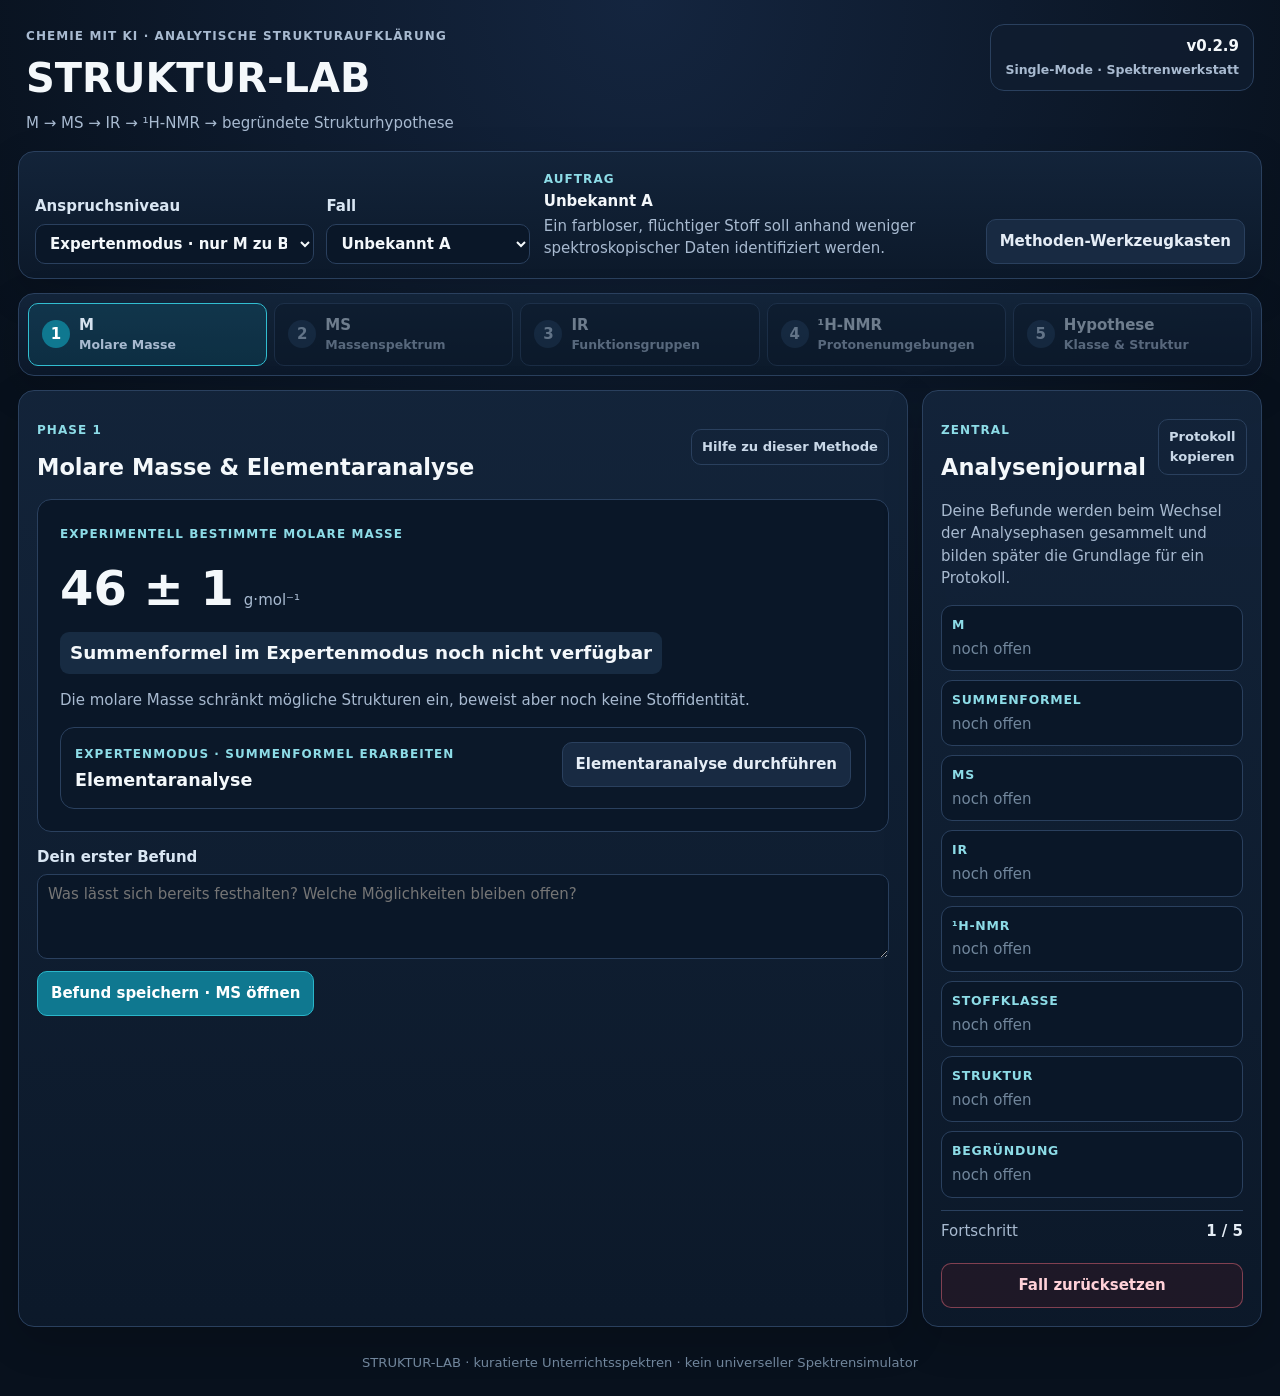
==== expert.html @ 525b21af "STRUKTUR-LAB v0.2.9: add dedicated expert entry page" ====
<!doctype html>
<html lang="de">
<head>
  <meta charset="utf-8">
  <meta name="viewport" content="width=device-width, initial-scale=1">
  <meta name="description" content="STRUKTUR-LAB – M, MS, IR und 1H-NMR schrittweise interpretieren und Strukturhypothesen entwickeln.">
  <title>STRUKTUR-LAB – Spektren verstehen</title>
  <link rel="stylesheet" href="styles.css?v=0.2.9">
</head>
<body>
<header class="hero">
  <div>
    <p class="eyebrow">CHEMIE mit KI · ANALYTISCHE STRUKTURAUFKLÄRUNG</p>
    <h1>STRUKTUR-LAB</h1>
    <p>M → MS → IR → ¹H-NMR → begründete Strukturhypothese</p>
  </div>
  <div class="version">v0.2.9<br><small id="modeLabel">Single-Mode · Spektrenwerkstatt</small></div>
</header>

<div id="bridgeContext" class="bridge-context">
  <div>
    <strong>Strukturauftrag aus dem Analytik-Hub</strong>
    <div id="bridgeSampleLabel" class="bridge-meta"></div>
    <div id="bridgePeakLabel" class="bridge-run"></div>
    <div id="bridgeMessage" class="bridge-meta"></div>
    <div id="priorFindings" class="prior-findings" hidden></div>
  </div>
  <div class="bridge-actions">
    <button id="bridgeSubmitBtn" class="primary compact" type="button" disabled>Hypothese an Hub übergeben</button>
    <button id="bridgeReturnBtn" class="secondary compact" type="button">Ohne Ergebnis zurück</button>
  </div>
</div>

<main class="shell">
  <section class="card setup-card">
    <div class="setup-grid">
      <label>Anspruchsniveau
        <select id="modeSelect">
          <option value="basic">Basismodus · Summenformel als Hilfe</option>
          <option value="expert" selected>Expertenmodus · nur M zu Beginn</option>
        </select>
      </label>
      <label>Fall
        <select id="caseSelect"></select>
      </label>
      <div class="case-intro">
        <span class="small-label">Auftrag</span>
        <strong id="caseLabel">–</strong>
        <span id="caseIntro">–</span>
      </div>
      <button id="toolboxBtn" class="secondary compact" type="button">Methoden-Werkzeugkasten</button>
    </div>
  </section>

  <nav class="stepper card" aria-label="Analysephasen">
    <button class="step active" data-step="mass"><span>1</span><strong>M</strong><small>Molare Masse</small></button>
    <button class="step locked" data-step="ms"><span>2</span><strong>MS</strong><small>Massenspektrum</small></button>
    <button class="step locked" data-step="ir"><span>3</span><strong>IR</strong><small>Funktionsgruppen</small></button>
    <button class="step locked" data-step="nmr"><span>4</span><strong>¹H-NMR</strong><small>Protonenumgebungen</small></button>
    <button class="step locked" data-step="hypothesis"><span>5</span><strong>Hypothese</strong><small>Klasse & Struktur</small></button>
  </nav>

  <div class="work-grid">
    <section class="card workspace">
      <div class="section-head">
        <div>
          <p class="kicker" id="stageKicker">Phase 1</p>
          <h2 id="stageTitle">Molare Masse</h2>
        </div>
        <button id="stageHelpBtn" class="ghost mini" type="button">Hilfe zu dieser Methode</button>
      </div>

      <div id="stageMass" class="stage active">
        <div class="mass-panel">
          <span class="small-label">Experimentell bestimmte molare Masse</span>
          <div class="mass-value"><strong id="massValue">–</strong><span>g·mol⁻¹</span></div>
          <div id="formulaBox" class="formula-box"></div>
          <p class="explain">Die molare Masse schränkt mögliche Strukturen ein, beweist aber noch keine Stoffidentität.</p>

          <div id="elementalPanel" class="elemental-panel">
            <div class="elemental-head">
              <div>
                <span class="small-label">Expertenmodus · Summenformel erarbeiten</span>
                <h3>Elementaranalyse</h3>
              </div>
              <button id="elementalRunBtn" class="secondary compact" type="button">Elementaranalyse durchführen</button>
            </div>

            <div id="elementalResults" class="elemental-results" hidden>
              <p class="hint">Verbrennungsanalyse: C und H werden als Massenanteile bestimmt; O wird in diesem didaktischen Modell aus der Differenz zu 100&nbsp;% berechnet.</p>
              <div id="elementalValues" class="elemental-values"></div>

              <div class="elemental-step">
                <strong>1 · Verhältnisformel</strong>
                <p class="hint">Denke mit 100 g Probe: Massenanteil → Stoffmenge → durch den kleinsten Wert teilen → ganzzahliges Verhältnis.</p>
                <div class="elemental-entry">
                  <label>Verhältnisformel
                    <input id="empiricalFormulaInput" type="text" autocomplete="off" placeholder="z. B. C2H4O">
                  </label>
                  <button id="checkEmpiricalBtn" class="secondary compact" type="button">Prüfen</button>
                </div>
                <div id="empiricalFeedback" class="feedback neutral">Noch keine Verhältnisformel geprüft.</div>
              </div>

              <div id="molecularFormulaStep" class="elemental-step locked-panel">
                <strong>2 · Von der Verhältnisformel zur Summenformel</strong>
                <div id="empiricalMassInfo" class="hint"></div>
                <div class="elemental-entry">
                  <label>Faktor n
                    <input id="formulaFactorInput" type="number" min="1" max="12" step="1" inputmode="numeric" placeholder="n">
                  </label>
                  <button id="checkFormulaFactorBtn" class="secondary compact" type="button">Faktor prüfen</button>
                </div>
                <div id="formulaFactorFeedback" class="feedback neutral">Bestimme n aus M / M(Verhältnisformel).</div>
              </div>
            </div>
          </div>
        </div>
        <label class="journal-input">Dein erster Befund
          <textarea id="massNote" rows="3" placeholder="Was lässt sich bereits festhalten? Welche Möglichkeiten bleiben offen?"></textarea>
        </label>
        <button class="primary next-btn" data-next="ms" type="button">Befund speichern · MS öffnen</button>
      </div>

      <div id="stageMs" class="stage">
        <div class="toolbar">
          <span>EI-Massenspektrum · relative Intensität</span>
          <button class="ghost mini contextual-help" data-topic="ms" type="button">MS-Basics</button>
        </div>
        <canvas id="msCanvas" width="1000" height="460" aria-label="Massenspektrum"></canvas>
        <div id="msReadout" class="readout">Klicke auf einen Peak, um m/z und relative Intensität abzulesen.</div>
        <label class="journal-input">MS-Befund
          <textarea id="msNote" rows="3" placeholder="Molekülion? Basispeak? Auffällige Fragmente? Noch keine fertige Struktur nötig."></textarea>
        </label>
        <button class="primary next-btn" data-next="ir" type="button">Befund speichern · IR öffnen</button>
      </div>

      <div id="stageIr" class="stage">
        <div class="toolbar wrap">
          <span>IR-Spektrum · Transmission</span>
          <label class="toggle"><input id="irGroupsToggle" type="checkbox"> Funktionsgruppenbereiche</label>
          <label class="toggle"><input id="irFingerprintToggle" type="checkbox"> Fingerprintbereich</label>
          <button class="ghost mini contextual-help" data-topic="ir" type="button">IR-Basics</button>
        </div>
        <canvas id="irCanvas" width="1000" height="460" aria-label="IR-Spektrum"></canvas>
        <div id="irReadout" class="readout">Klicke ins Spektrum, um die Wellenzahl abzulesen.</div>
        <label class="journal-input">IR-Befund
          <textarea id="irNote" rows="3" placeholder="Welche Banden sind besonders auffällig? Welche funktionellen Gruppen werden gestützt oder ausgeschlossen?"></textarea>
        </label>
        <button class="primary next-btn" data-next="nmr" type="button">Befund speichern · ¹H-NMR öffnen</button>
      </div>

      <div id="stageNmr" class="stage">
        <div class="toolbar wrap">
          <span>¹H-NMR · didaktisch kuratiertes Referenzspektrum</span>
          <label class="toggle"><input id="nmrRegionsToggle" type="checkbox"> Orientierungsbereiche</label>
          <button class="ghost mini contextual-help" data-topic="nmr" type="button">NMR-Basics</button>
        </div>
        <canvas id="nmrCanvas" width="1000" height="460" aria-label="Protonen-NMR"></canvas>
        <div id="nmrReadout" class="readout">Klicke auf ein Signal: δ, Integral und Multiplizität werden angezeigt.</div>
        <div id="nmrSignalTable" class="signal-table"></div>
        <label class="journal-input">NMR-Befund
          <textarea id="nmrNote" rows="3" placeholder="Wie viele Protonenumgebungen? Welche Integrale und Multiplizitäten? Welche Teilstrukturen sind denkbar?"></textarea>
        </label>
        <button class="primary next-btn" data-next="hypothesis" type="button">Befund speichern · Hypothese bilden</button>
      </div>

      <div id="stageHypothesis" class="stage">
        <div class="hypothesis-block">
          <span class="small-label">Stufe 1 · Stoffklasse</span>
          <h3>Welche Stoffklasse ist mit deinen Befunden am besten vereinbar?</h3>
          <div id="classGrid" class="class-grid"></div>
          <div id="classFeedback" class="feedback neutral">Wähle eine Stoffklasse und begründe sie mit deinen Spektren.</div>
        </div>

        <div id="structureStage" class="hypothesis-block locked-panel">
          <span class="small-label">Stufe 2 · Strukturhypothese</span>
          <h3>Welche Struktur passt am besten zu allen vorliegenden Daten?</h3>
          <p class="hint">Die Namen sind zunächst verborgen. Entscheide anhand der Strukturformeln.</p>
          <div id="structureGrid" class="structure-grid"></div>
          <label class="journal-input">Begründung deiner Strukturhypothese
            <textarea id="hypothesisNote" rows="3" placeholder="Welche Kombination aus M/MS, IR und NMR trägt deine Entscheidung?"></textarea>
          </label>
          <button id="submitHypothesisBtn" class="primary" type="button">Strukturhypothese festlegen</button>
          <div id="structureFeedback" class="feedback neutral">Noch keine Strukturhypothese festgelegt.</div>
        </div>

        <div id="nameStage" class="hypothesis-block locked-panel">
          <span class="small-label">Stufe 3 · Name</span>
          <h3>Wie heißt die ausgewählte Verbindung?</h3>
          <label>Stoffname
            <input id="nameInput" type="text" autocomplete="off" placeholder="Name oder gebräuchliches Synonym">
          </label>
          <button id="checkNameBtn" class="secondary" type="button">Name prüfen</button>
          <div id="nameFeedback" class="feedback neutral">Die Namenszuordnung wird erst nach einer passenden Strukturhypothese freigeschaltet.</div>
        </div>



        <div id="spectraWorkbenchStage" class="hypothesis-block locked-panel workbench-stage">
          <span class="small-label">Vertiefung · nach gelöster Struktur</span>
          <div class="workbench-head">
            <div>
              <h3>Spektrenwerkstatt</h3>
              <p class="hint">Untersuche die gelöste Struktur nochmals gezielt: diagnostische Merkmale verstehen oder mit alternativen Kandidaten vergleichen.</p>
            </div>
            <div class="workbench-modes" role="group" aria-label="Arbeitsmodus">
              <button type="button" class="active" data-workbench-mode="learn">Lernen / Diagnose</button>
              <button type="button" data-workbench-mode="compare">Kandidatenvergleich</button>
            </div>
          </div>

          <div class="workbench-toolbar">
            <div class="workbench-methods" role="tablist" aria-label="Spektroskopische Methode">
              <button type="button" class="active" data-workbench-method="ms">MS</button>
              <button type="button" data-workbench-method="ir">IR</button>
              <button type="button" data-workbench-method="nmr">¹H-NMR</button>
            </div>
            <div class="reference-controls">
              <label id="workbenchCandidateWrap" class="reference-candidate" hidden>Kandidat
                <select id="workbenchCandidateSelect"></select>
              </label>
              <label id="workbenchShowOriginalWrap" class="toggle" hidden>
                <input id="workbenchShowOriginalToggle" type="checkbox" checked> Originalspektrum anzeigen
              </label>
            </div>
          </div>

          <div class="workbench-spectrum">
            <canvas id="workbenchCanvas" width="1000" height="390" aria-label="Spektrenwerkstatt"></canvas>
            <div id="workbenchLegend" class="reference-legend"></div>
          </div>

          <div id="workbenchLearnPanel" class="workbench-learning">
            <div id="workbenchMsPanel">
              <p class="hint">Markierte Peaks sind didaktisch kuratierte diagnostische Fragmente. Klicke auf einen Peak oder einen Chip.</p>
              <div id="workbenchMsPeakList" class="fragment-chip-list"></div>
              <div id="workbenchMsDetail" class="feedback neutral">Wähle einen diagnostischen Peak.</div>
            </div>

            <div id="workbenchIrPanel" hidden>
              <div class="workbench-options">
                <label class="toggle"><input id="workbenchIrGroupsToggle" type="checkbox" checked> Funktionsgruppenbereiche</label>
                <label class="toggle"><input id="workbenchIrFingerprintToggle" type="checkbox"> Fingerprintbereich</label>
              </div>
              <div class="feedback neutral">Nutze die Bereiche als Orientierung: Welche funktionellen Gruppen werden durch das Spektrum gestützt oder ausgeschlossen?</div>
            </div>

            <div id="workbenchNmrPanel" hidden>
              <p class="hint">Klicke auf ein Signal. Die zugehörige Protonengruppe in der bestätigten Struktur wird dezent hervorgehoben. Umgekehrt kannst du die Protonengruppe anklicken.</p>
              <div id="workbenchNmrSignalList" class="proton-signal-list"></div>
              <div id="workbenchNmrStructure" class="proton-structure"></div>
              <div id="workbenchNmrFeedback" class="feedback neutral">Wähle ein NMR-Signal oder eine Protonengruppe.</div>
            </div>
          </div>

          <div id="workbenchCompareHint" class="feedback neutral" hidden>
            Deine Strukturhypothese bleibt festgelegt. Wähle einen angebotenen Kandidaten und vergleiche sein Spektrum mit dem unbekannten Spektrum.
          </div>

          <p class="hint workbench-footer-hint">Die Spektrenwerkstatt dient dem Lernen und Begründen. Im Analytik-Hub folgt zur endgültigen Identitätsbestätigung später noch der gezielte GC-Referenzstandard.</p>
        </div>

      </div>
    </section>

    <aside class="card journal-card">
      <div class="section-head">
        <div><p class="kicker">Zentral</p><h2>Analysenjournal</h2></div>
        <button id="copyJournalBtn" class="ghost mini" type="button">Protokoll kopieren</button>
      </div>
      <p class="hint">Deine Befunde werden beim Wechsel der Analysephasen gesammelt und bilden später die Grundlage für ein Protokoll.</p>
      <div id="journalView" class="journal-view"></div>
      <div class="journal-status"><span>Fortschritt</span><strong id="progressText">1 / 5</strong></div>
      <button id="resetCaseBtn" class="danger subtle" type="button">Fall zurücksetzen</button>
    </aside>
  </div>
</main>

<div id="toolboxOverlay" class="overlay" aria-hidden="true">
  <section class="toolbox" role="dialog" aria-modal="true" aria-labelledby="toolboxTitle">
    <div class="section-head">
      <div><p class="kicker">Begleiter · keine Lösung</p><h2 id="toolboxTitle">Methoden-Werkzeugkasten</h2></div>
      <button id="toolboxCloseBtn" class="ghost mini" type="button">Schließen</button>
    </div>
    <div class="toolbox-tabs">
      <button data-topic="elemental">Elementaranalyse</button>
      <button data-topic="ms">MS</button>
      <button data-topic="ir">IR</button>
      <button data-topic="nmr">¹H-NMR</button>
    </div>
    <div id="toolboxContent" class="toolbox-content"></div>
  </section>
</div>

<footer>STRUKTUR-LAB · kuratierte Unterrichtsspektren · kein universeller Spektrensimulator</footer>
<script src="app.js?v=0.2.9" defer></script>
</body>
</html>
---- styles.css ----
:root{
  color-scheme:dark;
  --bg:#08111d;--panel:#101d30;--panel2:#13243a;--line:#2a405e;--ink:#f4f8fb;--muted:#a8bad0;
  --accent:#22b8cf;--accent2:#60a5fa;--ok:#34d399;--warn:#fbbf24;--bad:#fb7185;
}
*{box-sizing:border-box} body{margin:0;background:radial-gradient(circle at top,#14253f 0,#08111d 48%);color:var(--ink);font:15px/1.5 system-ui,-apple-system,Segoe UI,sans-serif}
button,select,input,textarea{font:inherit} button{cursor:pointer} button:disabled{cursor:not-allowed;opacity:.45}
.hero{max-width:1480px;margin:auto;padding:24px 26px 14px;display:flex;justify-content:space-between;gap:20px;align-items:flex-start}.hero h1{font-size:2.5rem;margin:.05rem 0}.hero p{margin:.2rem 0;color:var(--muted)}
.eyebrow,.kicker,.small-label{font-size:.75rem;letter-spacing:.09em;text-transform:uppercase;font-weight:800;color:#8ddce7}.version{padding:10px 14px;border:1px solid var(--line);border-radius:14px;text-align:right;font-weight:800;background:rgba(16,29,48,.85)}.version small{color:var(--muted)}
.shell{max-width:1480px;margin:auto;padding:0 18px 26px}.card{background:linear-gradient(180deg,rgba(19,36,58,.97),rgba(12,25,42,.98));border:1px solid var(--line);border-radius:16px;box-shadow:0 14px 40px rgba(0,0,0,.16)}
.setup-card{padding:14px 16px}.setup-grid{display:grid;grid-template-columns:1.1fr .8fr 1.7fr auto;gap:12px;align-items:end}.case-intro{display:grid;gap:2px;padding:4px 2px}.case-intro span:last-child{color:var(--muted)}
label{display:grid;gap:6px;font-weight:700;color:#d9e6f3} select,input,textarea{width:100%;border:1px solid var(--line);border-radius:10px;background:#0a1728;color:var(--ink);padding:9px 10px} textarea{resize:vertical;font-weight:400;line-height:1.45}
button{border:1px solid var(--line);border-radius:10px;padding:10px 13px;font-weight:800}.primary{background:#0f7890;color:white;border-color:#2ab6ca}.secondary{background:#182a42;color:#e5edf6}.ghost{background:transparent;color:#c9d8e8}.danger{color:#ffd1d8;border-color:rgba(251,113,133,.45);background:rgba(127,29,29,.16)}.subtle{width:100%;margin-top:12px}.compact{white-space:nowrap}.mini{padding:7px 10px;font-size:.82rem}
.stepper{margin:14px 0;padding:9px;display:grid;grid-template-columns:repeat(5,1fr);gap:7px}.step{display:grid;grid-template-columns:30px 1fr;grid-template-rows:auto auto;text-align:left;gap:0 7px;align-items:center;background:#0b1829;color:#d5e2ef}.step span{grid-row:1/3;display:grid;place-items:center;width:28px;height:28px;border-radius:50%;background:#1d3450;color:#bcd0e5}.step strong{font-size:.94rem}.step small{color:var(--muted)}.step.active{border-color:#31bed1;background:rgba(15,120,144,.22)}.step.active span{background:#0f7890;color:white}.step.done span{background:#176b54;color:#d5fff1}.step.locked{opacity:.48}
.work-grid{display:grid;grid-template-columns:minmax(0,1fr) 340px;gap:14px}.workspace,.journal-card{padding:18px}.journal-card{position:sticky;top:10px;align-self:start}.section-head{display:flex;justify-content:space-between;gap:12px;align-items:center}.section-head h2{margin:.1rem 0 0}.stage{display:none;margin-top:14px}.stage.active{display:block}.mass-panel{padding:22px;border:1px solid var(--line);border-radius:14px;background:#0a1728}.mass-value{display:flex;align-items:baseline;gap:10px;margin:8px 0}.mass-value strong{font-size:3rem}.mass-value span{color:var(--muted)}.formula-box{display:inline-block;padding:7px 10px;border-radius:9px;background:#172b42;font-size:1.15rem;font-weight:800}.explain,.hint{color:var(--muted)}.journal-input{margin-top:14px}.next-btn{margin-top:12px}
.toolbar{display:flex;justify-content:space-between;gap:10px;align-items:center;margin-bottom:9px;color:#cbd9e7}.wrap{flex-wrap:wrap}.toggle{display:flex;grid-template-columns:auto 1fr;align-items:center;gap:6px;font-weight:600;color:#cbd9e7}.toggle input{width:auto}
canvas{display:block;width:100%;height:auto;background:#07101b;border:1px solid var(--line);border-radius:12px}.readout{margin-top:8px;padding:8px 10px;border-radius:9px;background:#0b1829;color:#b8cbe0;font-family:ui-monospace,SFMono-Regular,Consolas,monospace}.signal-table{display:flex;gap:7px;flex-wrap:wrap;margin-top:8px}.signal-chip{padding:6px 8px;border:1px solid var(--line);border-radius:999px;background:#0b1829;color:#cbd9e7;font-size:.82rem}.signal-chip strong{color:#f0f7ff}.signal-chip.meta{background:#112335;color:#9fc3e7}
.hypothesis-block{border:1px solid var(--line);border-radius:14px;background:#0a1728;padding:16px;margin-bottom:12px}.hypothesis-block h3{margin:.35rem 0 .7rem}.locked-panel{opacity:.48;pointer-events:none}.locked-panel.unlocked{opacity:1;pointer-events:auto}.class-grid{display:grid;grid-template-columns:repeat(5,1fr);gap:7px}.class-choice{background:#13253b;color:#e0eaf4}.class-choice.selected{border-color:#22b8cf;background:#123b4b}.feedback{margin-top:10px;padding:10px 12px;border:1px solid var(--line);border-radius:10px}.feedback.neutral{color:var(--muted)}.feedback.good{border-color:rgba(52,211,153,.55);background:rgba(6,78,59,.22)}.feedback.warn{border-color:rgba(251,191,36,.55);background:rgba(120,53,15,.2)}.feedback.bad{border-color:rgba(251,113,133,.6);background:rgba(127,29,29,.2)}
.structure-grid{display:grid;grid-template-columns:repeat(2,1fr);gap:9px}.structure-card{min-height:142px;padding:14px 12px;border:1px solid var(--line);border-radius:12px;background:#0d1b2d;color:#e8f1f8;display:grid;place-items:center}.structure-card svg{width:100%;height:108px;overflow:visible}.structure-card svg text{font-weight:700;letter-spacing:.2px;paint-order:stroke;stroke:rgba(7,16,27,.8);stroke-width:1.6px;stroke-linejoin:round}.structure-card.selected{border-color:#22b8cf;box-shadow:inset 0 0 0 1px #22b8cf;background:#123143}
.journal-view{display:grid;gap:9px}.journal-item{padding:10px;border:1px solid var(--line);border-radius:11px;background:#0a1728}.journal-item strong{display:block;font-size:.78rem;text-transform:uppercase;letter-spacing:.06em;color:#8ddce7;margin-bottom:3px}.journal-item span{color:#c8d7e7;white-space:pre-wrap}.journal-item.empty span{color:#71869c}.journal-status{display:flex;justify-content:space-between;margin-top:12px;padding:9px 0;border-top:1px solid var(--line);color:var(--muted)}.journal-status strong{color:#e6eef6}
.overlay{position:fixed;inset:0;background:rgba(0,0,0,.7);display:none;place-items:center;padding:20px;z-index:20}.overlay.open{display:grid}.toolbox{width:min(920px,96vw);max-height:90vh;overflow:auto;border:1px solid var(--line);border-radius:16px;background:#0d1b2d;padding:18px;box-shadow:0 24px 80px rgba(0,0,0,.45)}.toolbox-tabs{display:flex;gap:7px;flex-wrap:wrap;margin:14px 0}.toolbox-tabs button{background:#13263d;color:#dce7f1}.toolbox-tabs button.active{background:#0f7890;border-color:#2ab6ca}.toolbox-content{padding:14px;border:1px solid var(--line);border-radius:12px;background:#081522}.toolbox-content h3{margin-top:0}.toolbox-content ul{padding-left:20px}.toolbox-content .formula-steps{display:grid;gap:7px}.formula-steps div{padding:8px 10px;border-left:3px solid #2a99ad;background:#0c1b2d}
footer{max-width:1480px;margin:auto;padding:0 20px 24px;text-align:center;color:#71869c;font-size:.82rem}
@media(max-width:1050px){.setup-grid{grid-template-columns:1fr 1fr}.case-intro{grid-column:1/3}.work-grid{grid-template-columns:1fr}.journal-card{position:static}.class-grid{grid-template-columns:repeat(3,1fr)}}
@media(max-width:700px){.hero{padding-inline:16px}.hero h1{font-size:2rem}.stepper{grid-template-columns:1fr}.setup-grid{grid-template-columns:1fr}.case-intro{grid-column:auto}.class-grid,.structure-grid{grid-template-columns:1fr}.toolbar{align-items:flex-start}.version{font-size:.8rem}}

.structure-card svg g[stroke]{stroke:rgba(190,207,225,.78);stroke-width:2.15px}
.reference-compare{margin-top:12px;padding:12px;border:1px solid var(--line);border-radius:12px;background:#081522}
.reference-compare[hidden]{display:none}
.reference-toolbar{display:flex;align-items:center;justify-content:space-between;gap:12px;margin-bottom:10px}
.reference-toolbar>div:first-child{display:grid;gap:2px}.reference-toolbar span{color:var(--muted);font-size:.84rem}
.reference-tabs{display:flex;gap:6px;flex-wrap:wrap}.reference-tabs button{padding:7px 10px;background:#13263d;color:#dce7f1}
.reference-tabs button.active{background:#0f7890;border-color:#2ab6ca}
.reference-legend{margin-top:8px;color:#c5d5e6;font-size:.84rem}
@media(max-width:700px){.reference-toolbar{align-items:flex-start;flex-direction:column}}

.reference-candidate{min-width:190px;font-size:.82rem}.reference-candidate select{padding:7px 9px}
.proton-signal-list{display:flex;gap:8px;flex-wrap:wrap;margin:10px 0}
.proton-signal{display:grid;gap:2px;text-align:left;background:#13263d;color:#dce7f1}
.proton-signal span{font-size:.8rem;color:var(--muted)}
.proton-signal.active{border-color:#22b8cf;background:#123b4b}
.proton-signal.done{border-color:rgba(52,211,153,.6);background:rgba(6,78,59,.22)}
.proton-structure{max-width:760px;margin:12px auto;padding:12px;border:1px solid var(--line);border-radius:12px;background:#0b1829}
.proton-svg svg{display:block;width:100%;height:auto;color:#e7eff7}
.proton-svg svg > g:not(.proton-group-hit){pointer-events:none}
.proton-group-hit{cursor:pointer;pointer-events:all}
.proton-group-hit rect{fill:transparent;stroke:transparent;stroke-width:1.6;transition:fill .15s ease,stroke .15s ease}
.proton-group-hit:hover rect{fill:rgba(34,184,207,.08);stroke:rgba(94,213,226,.55)}
.proton-group-hit.active rect{fill:rgba(52,211,153,.16);stroke:#57d8b0;stroke-width:2}
.proton-signal.active{box-shadow:inset 0 0 0 1px rgba(87,216,176,.75)}

.fragment-chip-list{display:flex;gap:8px;flex-wrap:wrap;margin:10px 0}
.fragment-chip{display:grid;gap:2px;text-align:left;background:#13263d;color:#dce7f1}
.fragment-chip span{font-size:.8rem;color:var(--muted)}
.fragment-chip.active{border-color:#f5c66a;background:rgba(120,79,15,.24);box-shadow:inset 0 0 0 1px rgba(245,198,106,.45)}
.fragment-detail{margin-top:10px;padding:12px;border:1px solid rgba(52,211,153,.45);border-radius:10px;background:rgba(6,78,59,.16);color:#dfeee8}
.fragment-head{display:flex;align-items:baseline;justify-content:space-between;gap:12px;flex-wrap:wrap;margin-bottom:7px}
.fragment-ion{font:700 1.1rem ui-monospace,SFMono-Regular,Consolas,monospace;color:#f5d58a}
.fragment-detail p{margin:.5rem 0 0}


/* v0.1.5 · gemeinsame Spektrenwerkstatt */
.workbench-stage{padding:16px}
.workbench-head{display:flex;justify-content:space-between;gap:14px;align-items:flex-start;margin-bottom:12px}
.workbench-head h3{margin:.25rem 0 .35rem}
.workbench-modes,.workbench-methods{display:flex;gap:7px;flex-wrap:wrap}
.workbench-modes button,.workbench-methods button{background:#13263d;color:#dce7f1;padding:8px 11px}
.workbench-modes button.active,.workbench-methods button.active{background:#0f7890;border-color:#2ab6ca;color:#fff}
.workbench-toolbar{display:flex;justify-content:space-between;gap:12px;align-items:end;margin-bottom:10px;padding:10px;border:1px solid var(--line);border-radius:11px;background:#0b1829}
.workbench-spectrum{padding:10px;border:1px solid var(--line);border-radius:12px;background:#07101b}
.workbench-spectrum canvas{border:0;background:#07101b}
.workbench-learning{margin-top:10px}
.workbench-learning[hidden],#workbenchCompareHint[hidden],#workbenchCandidateWrap[hidden],#workbenchMsPanel[hidden],#workbenchIrPanel[hidden],#workbenchNmrPanel[hidden]{display:none}
.workbench-options{display:flex;gap:16px;flex-wrap:wrap;margin:9px 0}
.workbench-footer-hint{margin-bottom:0}
@media(max-width:760px){
  .workbench-head,.workbench-toolbar{align-items:flex-start;flex-direction:column}
  .workbench-modes,.workbench-methods{width:100%}
  .workbench-modes button,.workbench-methods button{flex:1}
}


/* v0.2.0 · Analytik-Hub */
.bridge-context{display:none;max-width:1480px;margin:0 auto 14px;padding:12px 16px;border:1px solid rgba(34,184,207,.55);border-radius:14px;background:rgba(15,120,144,.14);gap:18px;align-items:center;justify-content:space-between}
.bridge-context.active{display:flex}.bridge-context.error{border-color:rgba(251,113,133,.7);background:rgba(127,29,29,.2)}
.bridge-context strong{display:block;color:#b9f3fa;margin-bottom:3px}.bridge-meta{color:#c9d7e5;font-size:.86rem}
.bridge-run{color:#8fa7bf;font:0.78rem ui-monospace,SFMono-Regular,Consolas,monospace;margin:2px 0}
.bridge-actions{display:flex;gap:8px;flex-wrap:wrap;justify-content:flex-end}.bridge-actions button{width:auto;white-space:nowrap}
.bridge-actions button:disabled{opacity:.42}
@media(max-width:760px){.bridge-context{margin-inline:12px;align-items:stretch;flex-direction:column}.bridge-actions{justify-content:stretch}.bridge-actions button{width:100%}}

.prior-findings{margin-top:9px;padding:9px 11px;border:1px solid rgba(96,165,250,.35);border-radius:10px;background:rgba(9,23,40,.45);max-width:760px}
.prior-findings>strong{color:#d8e9fb}.prior-findings ul{margin:6px 0;padding-left:20px;font-size:.84rem;color:#d0deec}
.prior-findings li+li{margin-top:3px}.prior-findings li strong{display:inline;color:#9fe2ea}.prior-findings span{display:block;color:#8fa7bf;font-size:.8rem}


/* v0.2.6 · Elementaranalyse im Expertenmodus */
.elemental-panel{margin-top:16px;padding:14px;border:1px solid var(--line);border-radius:14px;background:#0b1829}
.elemental-head{display:flex;justify-content:space-between;gap:14px;align-items:flex-start}
.elemental-head h3{margin:.15rem 0 0}
.elemental-results{margin-top:12px}
.elemental-values{display:grid;grid-template-columns:repeat(3,minmax(0,1fr));gap:9px;margin:10px 0 14px}
.elemental-value{padding:10px 11px;border:1px solid var(--line);border-radius:10px;background:#102238}
.elemental-value span{display:block;color:var(--muted);font-size:.76rem}
.elemental-value strong{display:block;margin-top:3px;font-size:1.12rem}
.elemental-step{margin-top:12px;padding:12px;border:1px solid var(--line);border-radius:12px;background:#0a1728}
.elemental-entry{display:flex;gap:10px;align-items:end;flex-wrap:wrap;margin-top:8px}
.elemental-entry label{min-width:190px;flex:1}
.elemental-entry input{width:100%}
.elemental-step.locked-panel{opacity:.48;pointer-events:none}
.elemental-step.unlocked{opacity:1;pointer-events:auto}
.elemental-complete{border-color:rgba(52,211,153,.55);background:rgba(6,78,59,.18)}
@media(max-width:700px){.elemental-head{flex-direction:column}.elemental-values{grid-template-columns:1fr}}
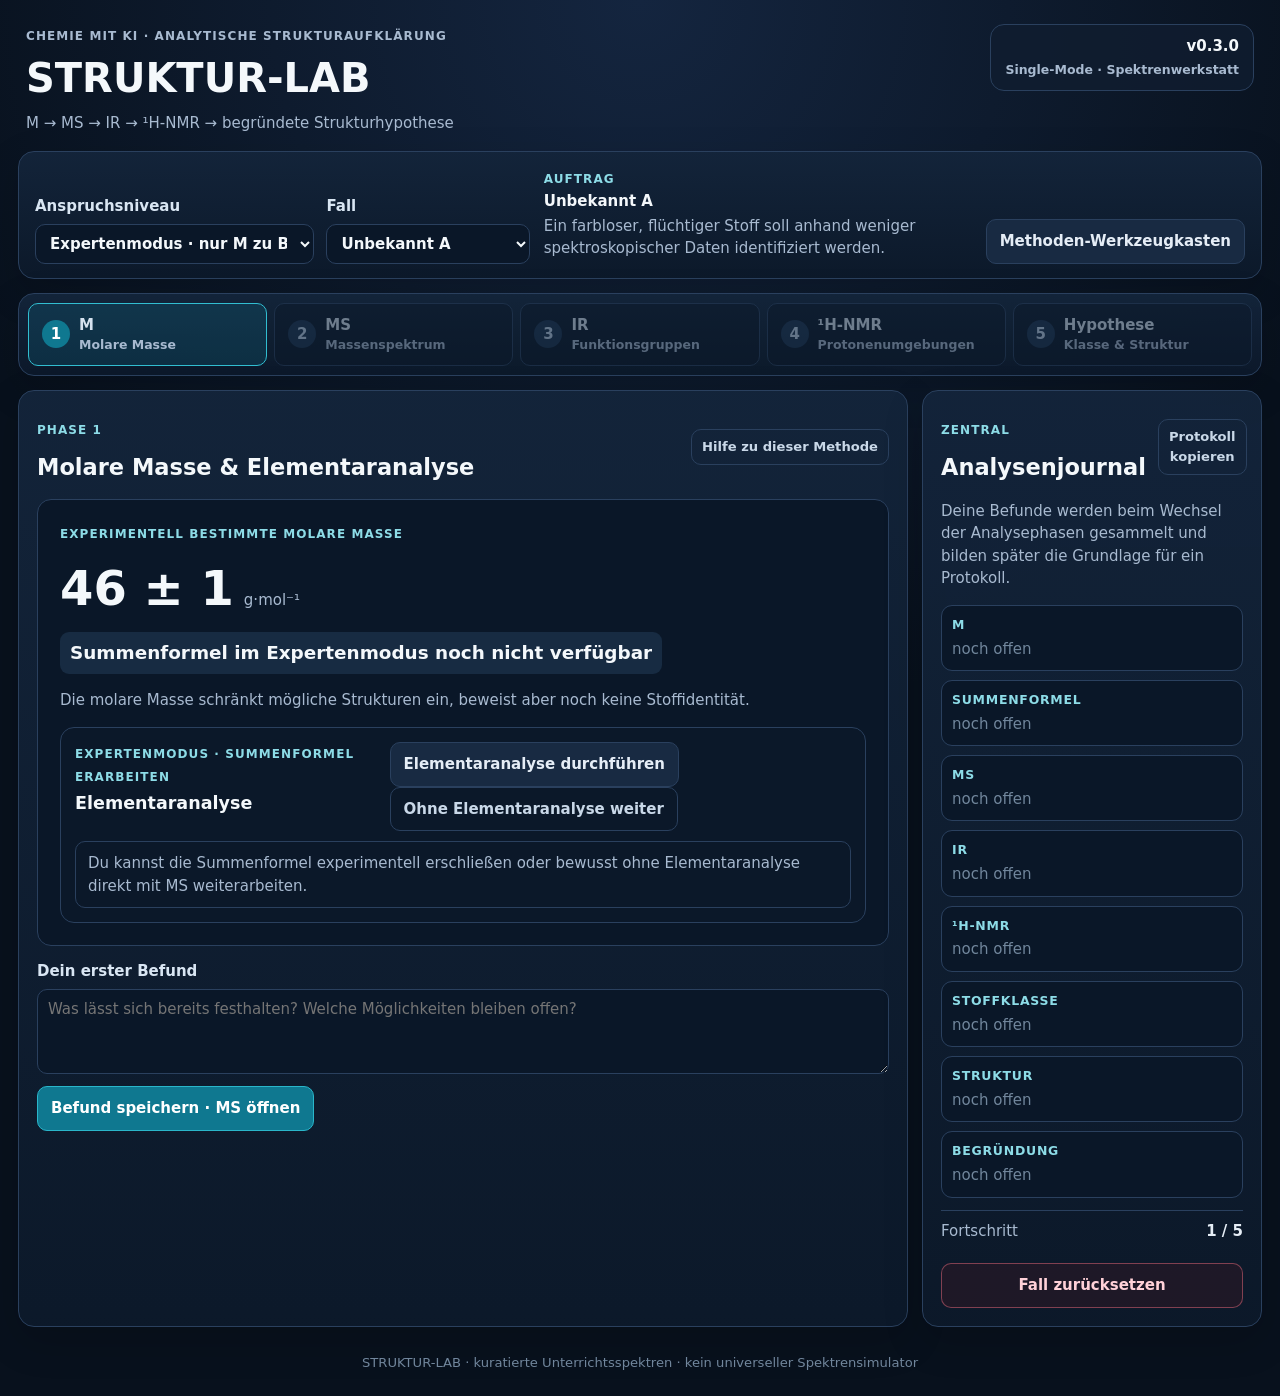
==== commit 823cca1c: "STRUKTUR-LAB v0.3.0: expose optional elemental-analysis skip in expert.html" ====
--- a/expert.html
+++ b/expert.html
@@ -5,7 +5,7 @@
   <meta name="viewport" content="width=device-width, initial-scale=1">
   <meta name="description" content="STRUKTUR-LAB – M, MS, IR und 1H-NMR schrittweise interpretieren und Strukturhypothesen entwickeln.">
   <title>STRUKTUR-LAB – Spektren verstehen</title>
-  <link rel="stylesheet" href="styles.css?v=0.2.9">
+  <link rel="stylesheet" href="styles.css?v=0.3.0">
 </head>
 <body>
 <header class="hero">
@@ -14,7 +14,7 @@
     <h1>STRUKTUR-LAB</h1>
     <p>M → MS → IR → ¹H-NMR → begründete Strukturhypothese</p>
   </div>
-  <div class="version">v0.2.9<br><small id="modeLabel">Single-Mode · Spektrenwerkstatt</small></div>
+  <div class="version">v0.3.0<br><small id="modeLabel">Single-Mode · Spektrenwerkstatt</small></div>
 </header>
 
 <div id="bridgeContext" class="bridge-context">
@@ -83,8 +83,12 @@
                 <span class="small-label">Expertenmodus · Summenformel erarbeiten</span>
                 <h3>Elementaranalyse</h3>
               </div>
-              <button id="elementalRunBtn" class="secondary compact" type="button">Elementaranalyse durchführen</button>
-            </div>
+              <div class="elemental-actions">
+                <button id="elementalRunBtn" class="secondary compact" type="button">Elementaranalyse durchführen</button>
+                <button id="elementalSkipBtn" class="ghost compact" type="button">Ohne Elementaranalyse weiter</button>
+              </div>
+            </div>
+            <div id="elementalChoiceFeedback" class="feedback neutral">Du kannst die Summenformel experimentell erschließen oder bewusst ohne Elementaranalyse direkt mit MS weiterarbeiten.</div>
 
             <div id="elementalResults" class="elemental-results" hidden>
               <p class="hint">Verbrennungsanalyse: C und H werden als Massenanteile bestimmt; O wird in diesem didaktischen Modell aus der Differenz zu 100&nbsp;% berechnet.</p>
@@ -294,6 +298,6 @@
 </div>
 
 <footer>STRUKTUR-LAB · kuratierte Unterrichtsspektren · kein universeller Spektrensimulator</footer>
-<script src="app.js?v=0.2.9" defer></script>
+<script src="app.js?v=0.3.0" defer></script>
 </body>
 </html>
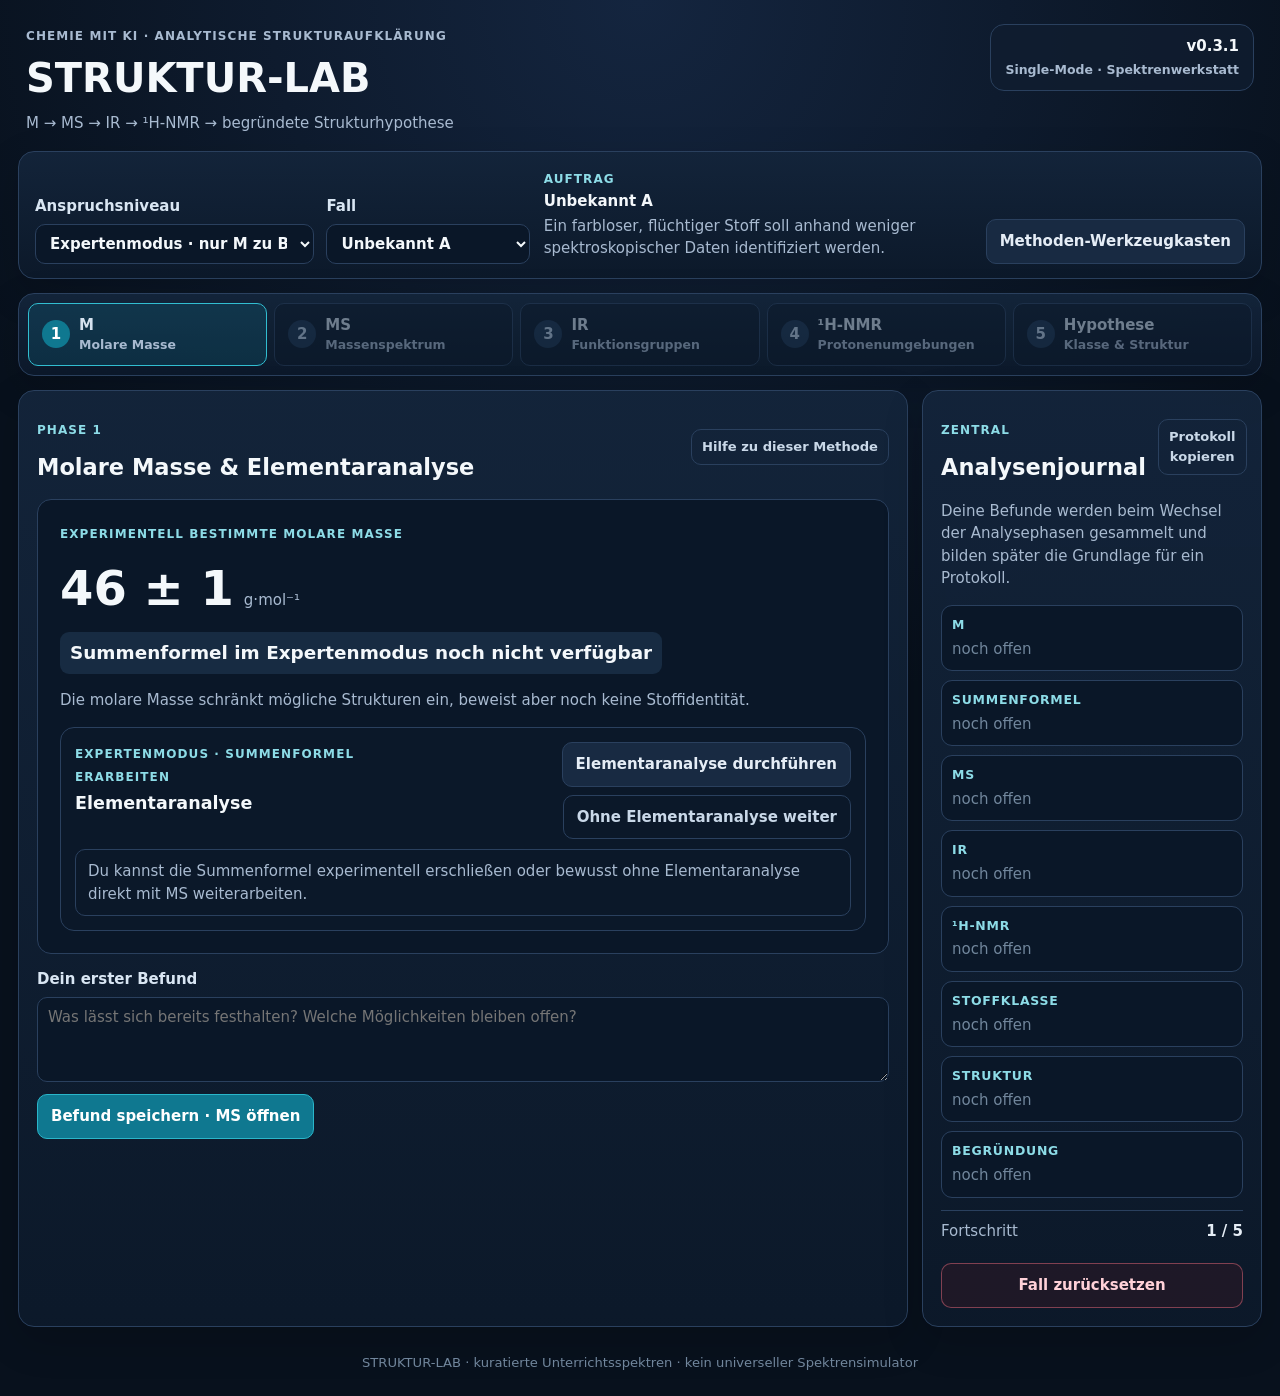
==== commit 6b6d09cb: "STRUKTUR-LAB v0.3.1: add real-spectrum panel to expert.html" ====
--- a/expert.html
+++ b/expert.html
@@ -5,7 +5,7 @@
   <meta name="viewport" content="width=device-width, initial-scale=1">
   <meta name="description" content="STRUKTUR-LAB – M, MS, IR und 1H-NMR schrittweise interpretieren und Strukturhypothesen entwickeln.">
   <title>STRUKTUR-LAB – Spektren verstehen</title>
-  <link rel="stylesheet" href="styles.css?v=0.3.0">
+  <link rel="stylesheet" href="styles.css?v=0.3.1">
 </head>
 <body>
 <header class="hero">
@@ -14,7 +14,7 @@
     <h1>STRUKTUR-LAB</h1>
     <p>M → MS → IR → ¹H-NMR → begründete Strukturhypothese</p>
   </div>
-  <div class="version">v0.3.0<br><small id="modeLabel">Single-Mode · Spektrenwerkstatt</small></div>
+  <div class="version">v0.3.1<br><small id="modeLabel">Single-Mode · Spektrenwerkstatt</small></div>
 </header>
 
 <div id="bridgeContext" class="bridge-context">
@@ -201,6 +201,14 @@
 
 
 
+        <div id="realSpectraStage" class="hypothesis-block locked-panel real-spectra-stage">
+          <span class="small-label">Realitätscheck · nach gelöster Identität</span>
+          <h3>Reale Referenzspektren</h3>
+          <p id="realSpectraIntro" class="hint">Nach korrekter Identifikation kannst du die didaktisch kuratierten Spektren mit echten Referenzdaten vergleichen.</p>
+          <div id="realSpectraLinks" class="real-spectra-links"></div>
+          <p class="hint real-spectra-note">Achte beim Vergleich auf Messbedingungen, Aggregatzustand, Lösungsmittel, Auflösung und Peakform. Reale Spektren müssen nicht pixelgenau mit dem Unterrichtsmodell übereinstimmen.</p>
+        </div>
+
         <div id="spectraWorkbenchStage" class="hypothesis-block locked-panel workbench-stage">
           <span class="small-label">Vertiefung · nach gelöster Struktur</span>
           <div class="workbench-head">
@@ -298,6 +306,6 @@
 </div>
 
 <footer>STRUKTUR-LAB · kuratierte Unterrichtsspektren · kein universeller Spektrensimulator</footer>
-<script src="app.js?v=0.3.0" defer></script>
+<script src="app.js?v=0.3.1" defer></script>
 </body>
 </html>
--- a/styles.css
+++ b/styles.css
@@ -110,3 +110,11 @@
 .elemental-step.unlocked{opacity:1;pointer-events:auto}
 .elemental-complete{border-color:rgba(52,211,153,.55);background:rgba(6,78,59,.18)}
 @media(max-width:700px){.elemental-head{flex-direction:column}.elemental-values{grid-template-columns:1fr}}
+
+
+/* v0.3.0 · optionale Expertenpfade */
+.elemental-actions{display:flex;gap:8px;flex-wrap:wrap;justify-content:flex-end}
+.elemental-actions button{width:auto}
+.elemental-panel.elemental-skipped{border-color:rgba(96,165,250,.5);background:rgba(30,64,175,.10)}
+.elemental-panel.elemental-skipped .elemental-results{opacity:.9}
+@media(max-width:700px){.elemental-actions{width:100%;justify-content:stretch}.elemental-actions button{flex:1}}
